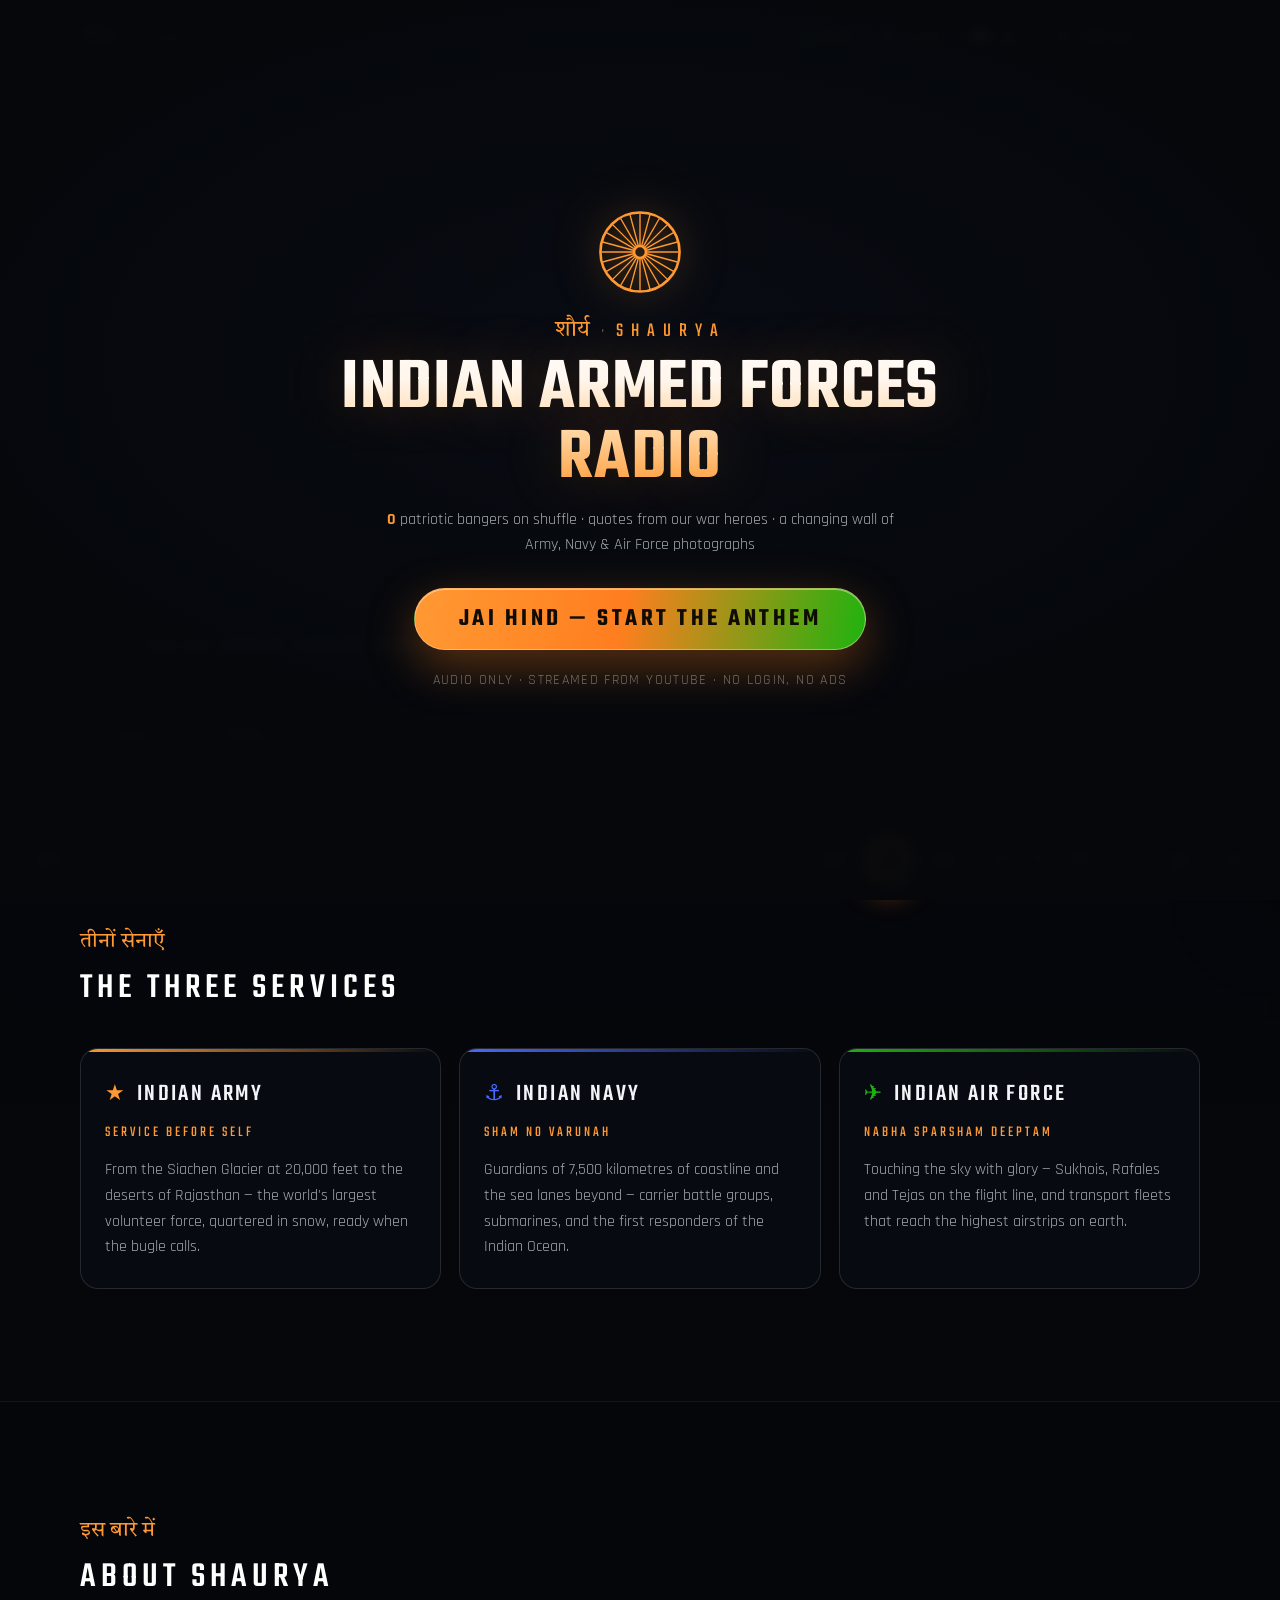
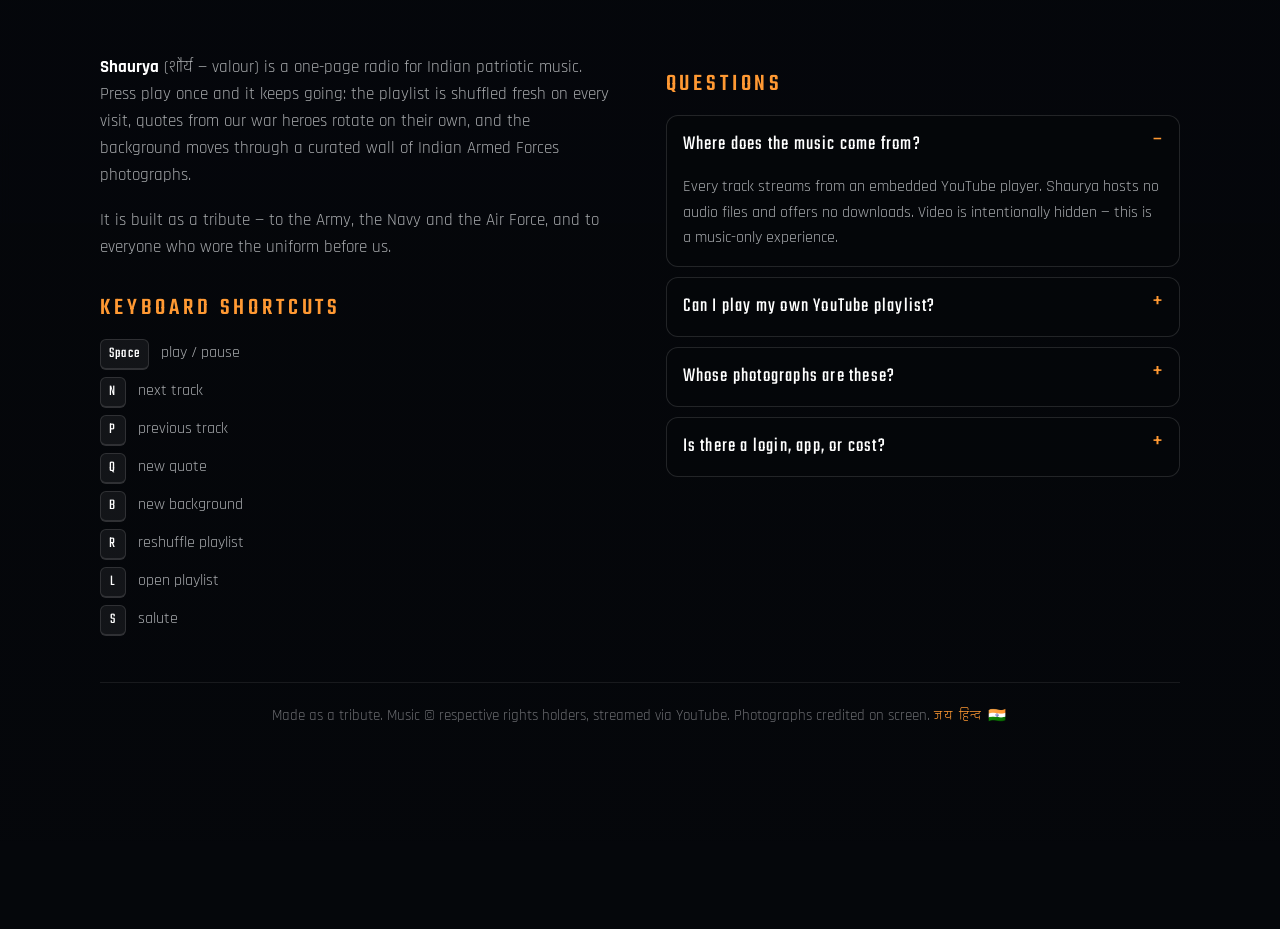
==== index.html @ 01c993ac "Add Shaurya, a static Indian Armed Forces patriotic radio A single page that shuffles 49 verified pa" ====
<!DOCTYPE html>
<html lang="en">
<head>
<meta charset="UTF-8" />
<meta name="viewport" content="width=device-width, initial-scale=1, viewport-fit=cover" />
<title>शौर्य Shaurya — Indian Armed Forces Radio | Patriotic Bangers</title>
<meta name="description" content="Shaurya is a non-stop shuffle of Indian patriotic and armed forces anthems, with rotating quotes from our war heroes and a changing wall of Indian Army, Navy and Air Force photographs." />
<meta name="theme-color" content="#07090d" />
<link rel="icon" href="data:image/svg+xml,%3Csvg xmlns='http://www.w3.org/2000/svg' viewBox='0 0 64 64'%3E%3Crect width='64' height='64' rx='12' fill='%2307090d'/%3E%3Crect x='10' y='14' width='44' height='10' fill='%23FF9933'/%3E%3Crect x='10' y='24' width='44' height='10' fill='%23f4f4f4'/%3E%3Crect x='10' y='34' width='44' height='10' fill='%23138808'/%3E%3Ccircle cx='32' cy='29' r='5.5' fill='none' stroke='%23000080' stroke-width='2'/%3E%3C/svg%3E" />

<!-- Social preview -->
<meta property="og:type" content="website" />
<meta property="og:title" content="शौर्य Shaurya — Indian Armed Forces Radio" />
<meta property="og:description" content="Non-stop patriotic bangers, quotes from our war heroes, and a changing wall of Indian Armed Forces photographs." />

<link rel="preconnect" href="https://fonts.googleapis.com" />
<link rel="preconnect" href="https://fonts.gstatic.com" crossorigin />
<link href="https://fonts.googleapis.com/css2?family=Teko:wght@400;500;600;700&family=Rajdhani:wght@400;500;600;700&family=Tiro+Devanagari+Hindi:ital@0;1&display=swap" rel="stylesheet" />
<link rel="preconnect" href="https://upload.wikimedia.org" crossorigin />

<link rel="stylesheet" href="assets/css/style.css" />
</head>
<body>

<!-- ============ Background slideshow ============ -->
<div class="bg-stage" id="bgStage" aria-hidden="true">
  <div class="bg-layer is-active" data-layer="a"></div>
  <div class="bg-layer" data-layer="b"></div>
</div>
<div class="bg-wash" aria-hidden="true"></div>

<!-- ============ Start gate (browsers block autoplay with sound) ============ -->
<div class="gate" id="gate">
  <div class="gate-inner">
    <div class="gate-chakra" aria-hidden="true">
      <svg viewBox="0 0 100 100" class="chakra-svg"><g id="chakraG"></g></svg>
    </div>
    <p class="gate-kicker"><span class="hi">शौर्य</span><span class="dot">·</span><span class="en">Shaurya</span></p>
    <h1 class="gate-title">Indian Armed Forces Radio</h1>
    <p class="gate-sub">
      <span id="gateCount">50</span> patriotic bangers on shuffle · quotes from our war heroes ·
      a changing wall of Army, Navy &amp; Air Force photographs
    </p>
    <button class="gate-btn" id="gateBtn" type="button">
      <span class="gate-btn-glow" aria-hidden="true"></span>
      <span class="gate-btn-text">Jai Hind — Start the Anthem</span>
    </button>
    <p class="gate-note">Audio only · streamed from YouTube · no login, no ads</p>
  </div>
</div>

<!-- ============ Top bar ============ -->
<header class="topbar" id="topbar">
  <a class="brand" href="#top">
    <span class="brand-chakra" aria-hidden="true">
      <svg viewBox="0 0 100 100" class="chakra-svg"><g id="chakraG2"></g></svg>
    </span>
    <span class="brand-text">
      <strong>शौर्य</strong><em>SHAURYA</em>
    </span>
  </a>

  <div class="ticker" role="status" aria-live="off">
    <span class="ticker-dot" aria-hidden="true"></span>
    <span class="ticker-val" id="sessionTime">00:00</span>
    <span class="ticker-sep" aria-hidden="true">/</span>
    <span class="ticker-label">IST</span>
    <span class="ticker-val" id="istClock">--:--</span>
  </div>

  <nav class="topnav">
    <button class="nav-btn nav-icon" id="salutBtn" type="button" title="Salute (S)" aria-label="Salute">
      <span class="nav-ico" aria-hidden="true">🇮🇳</span>
      <span class="nav-count" id="salutCount">0</span>
    </button>
    <button class="nav-btn" id="listBtn" type="button" title="Playlist (L)" aria-expanded="false" aria-controls="drawer">
      <span class="nav-ico" aria-hidden="true">☰</span>
      <span class="nav-txt">Playlist</span>
    </button>
    <a class="nav-btn nav-quiet" href="#about"><span class="nav-txt">About</span></a>
  </nav>
</header>

<!-- ============ Hero ============ -->
<main id="top">
  <section class="hero">
    <div class="hero-inner">
      <p class="hero-kicker">
        <span class="hk-rule" aria-hidden="true"></span>
        Indian Armed Forces Radio
      </p>

      <!-- Rotating quote: the one focal element over the photograph -->
      <figure class="quote" id="quoteBox">
        <blockquote class="quote-text" id="quoteText"></blockquote>
        <figcaption class="quote-author" id="quoteAuthor"></figcaption>
        <div class="quote-bar" id="quoteBar"><span></span></div>
      </figure>

      <div class="hero-actions">
        <button class="ghost-btn" id="newQuoteBtn" type="button" title="New quote (Q)">
          <span aria-hidden="true">⟳</span> Quote
        </button>
        <button class="ghost-btn" id="newBgBtn" type="button" title="New background (B)">
          <span aria-hidden="true">⤭</span> Photo
        </button>
        <button class="ghost-btn ghost-quiet" id="shuffleBtn" type="button" title="Reshuffle playlist (R)">
          <span aria-hidden="true">⇄</span> Reshuffle
        </button>
      </div>
    </div>
  </section>

  <!-- ============ Services tribute ============ -->
  <section class="services" id="services">
    <h2 class="sec-title"><span>तीनों सेनाएँ</span> The Three Services</h2>
    <div class="svc-grid">
      <article class="svc svc-army">
        <div class="svc-top">
          <span class="svc-ico" aria-hidden="true">★</span>
          <h3>Indian Army</h3>
        </div>
        <p class="svc-motto">Service Before Self</p>
        <p class="svc-copy">
          From the Siachen Glacier at 20,000 feet to the deserts of Rajasthan — the world's
          largest volunteer force, quartered in snow, ready when the bugle calls.
        </p>
      </article>
      <article class="svc svc-navy">
        <div class="svc-top">
          <span class="svc-ico" aria-hidden="true">⚓</span>
          <h3>Indian Navy</h3>
        </div>
        <p class="svc-motto">Sham No Varunah</p>
        <p class="svc-copy">
          Guardians of 7,500 kilometres of coastline and the sea lanes beyond — carrier
          battle groups, submarines, and the first responders of the Indian Ocean.
        </p>
      </article>
      <article class="svc svc-air">
        <div class="svc-top">
          <span class="svc-ico" aria-hidden="true">✈</span>
          <h3>Indian Air Force</h3>
        </div>
        <p class="svc-motto">Nabha Sparsham Deeptam</p>
        <p class="svc-copy">
          Touching the sky with glory — Sukhois, Rafales and Tejas on the flight line,
          and transport fleets that reach the highest airstrips on earth.
        </p>
      </article>
    </div>
  </section>

  <!-- ============ About / FAQ ============ -->
  <section class="about" id="about">
    <h2 class="sec-title"><span>इस बारे में</span> About Shaurya</h2>
    <div class="about-grid">
      <div class="about-col">
        <p>
          <strong>Shaurya</strong> (शौर्य — valour) is a one-page radio for Indian patriotic
          music. Press play once and it keeps going: the playlist is shuffled fresh on every
          visit, quotes from our war heroes rotate on their own, and the background moves
          through a curated wall of Indian Armed Forces photographs.
        </p>
        <p>
          It is built as a tribute — to the Army, the Navy and the Air Force, and to everyone
          who wore the uniform before us.
        </p>
        <h3>Keyboard shortcuts</h3>
        <ul class="keys">
          <li><kbd>Space</kbd> play / pause</li>
          <li><kbd>N</kbd> next track</li>
          <li><kbd>P</kbd> previous track</li>
          <li><kbd>Q</kbd> new quote</li>
          <li><kbd>B</kbd> new background</li>
          <li><kbd>R</kbd> reshuffle playlist</li>
          <li><kbd>L</kbd> open playlist</li>
          <li><kbd>S</kbd> salute</li>
        </ul>
      </div>
      <div class="about-col">
        <h3>Questions</h3>
        <details open>
          <summary>Where does the music come from?</summary>
          <p>
            Every track streams from an embedded YouTube player. Shaurya hosts no audio
            files and offers no downloads. Video is intentionally hidden — this is a
            music-only experience.
          </p>
        </details>
        <details>
          <summary>Can I play my own YouTube playlist?</summary>
          <p>
            Yes. Add <code>?list=YOUR_PLAYLIST_ID</code> to the URL and Shaurya will shuffle
            that playlist instead of the built-in one. The playlist must be public or
            unlisted.
          </p>
        </details>
        <details>
          <summary>Whose photographs are these?</summary>
          <p>
            All background photographs are freely licensed images of the Indian Armed Forces
            from Wikimedia Commons (public domain, Creative Commons, or the Government Open
            Data Licence – India). The credit for the photo on screen is shown in the bottom
            corner.
          </p>
        </details>
        <details>
          <summary>Is there a login, app, or cost?</summary>
          <p>No. No account, no ads, no paywall — just a page that plays music.</p>
        </details>
      </div>
    </div>
    <p class="colophon">
      Made as a tribute. Music © respective rights holders, streamed via YouTube.
      Photographs credited on screen. <span class="jh">जय हिन्द 🇮🇳</span>
    </p>
  </section>
</main>

<!-- ============ Photo credit ============ -->
<div class="photo-credit" id="photoCredit">
  <span class="pc-label">PHOTO</span>
  <span class="pc-text" id="photoCreditText"></span>
  <button class="pc-next" id="photoNext" type="button" aria-label="Next photo" title="Next photo (B)">⤭</button>
</div>

<!-- ============ Playlist drawer ============ -->
<aside class="drawer" id="drawer" aria-hidden="true" aria-label="Playlist">
  <div class="drawer-head">
    <h2>
      <span class="dh-hi">प्लेलिस्ट</span>
      <span class="dh-en">Playlist <em id="drawerCount"></em></span>
    </h2>
    <button class="drawer-close" id="drawerClose" type="button" aria-label="Close playlist">✕</button>
  </div>
  <p class="drawer-note" id="drawerNote"></p>
  <ol class="tracklist" id="tracklist"></ol>
  <div class="drawer-foot">
    <button class="ghost-btn" id="drawerShuffle" type="button">⇄ Reshuffle</button>
    <a class="ghost-btn" id="ytLink" href="#" target="_blank" rel="noopener">Open current on YouTube ↗</a>
  </div>
</aside>
<div class="drawer-scrim" id="drawerScrim"></div>

<!-- ============ Player bar ============ -->
<div class="player" id="player">
  <div class="player-progress" id="progressWrap" role="slider" tabindex="0"
       aria-label="Seek" aria-valuemin="0" aria-valuemax="100" aria-valuenow="0">
    <div class="pp-fill" id="progressFill"></div>
    <div class="pp-knob" id="progressKnob"></div>
  </div>

  <div class="player-body">
    <div class="pl-disc" id="plDisc" aria-hidden="true">
      <svg viewBox="0 0 100 100" class="chakra-svg"><g id="chakraG3"></g></svg>
    </div>

    <div class="pl-meta">
      <div class="pl-now">
        <span class="pl-eq" id="plEq" aria-hidden="true"><i></i><i></i><i></i><i></i></span>
        <span class="pl-live" id="plState">READY</span>
      </div>
      <div class="pl-title" id="plTitle">—</div>
      <div class="pl-credit" id="plCredit"></div>
    </div>

    <div class="pl-controls">
      <button class="pc-btn" id="prevBtn" type="button" aria-label="Previous track" title="Previous (P)">
        <svg viewBox="0 0 24 24" aria-hidden="true"><path d="M7 5v14M20 5.5v13L9.5 12z"/></svg>
      </button>
      <button class="pc-btn pc-play" id="playBtn" type="button" aria-label="Play" title="Play / pause (Space)">
        <svg class="ic-play" viewBox="0 0 24 24" aria-hidden="true"><path d="M7 4.5v15L20 12z"/></svg>
        <svg class="ic-pause" viewBox="0 0 24 24" aria-hidden="true"><path d="M7 5h4v14H7zM13 5h4v14h-4z"/></svg>
      </button>
      <button class="pc-btn" id="nextBtn" type="button" aria-label="Next track" title="Next (N)">
        <svg viewBox="0 0 24 24" aria-hidden="true"><path d="M17 5v14M4 5.5v13L14.5 12z"/></svg>
      </button>
    </div>

    <div class="pl-right">
      <span class="pl-time"><span id="tCur">0:00</span> / <span id="tDur">0:00</span></span>
      <div class="pl-vol">
        <button class="pc-btn pc-small" id="muteBtn" type="button" aria-label="Mute">
          <svg class="ic-vol" viewBox="0 0 24 24" aria-hidden="true"><path d="M4 9h4l5-4v14l-5-4H4zM17 8.5a5 5 0 0 1 0 7"/></svg>
          <svg class="ic-mute" viewBox="0 0 24 24" aria-hidden="true"><path d="M4 9h4l5-4v14l-5-4H4zM17 9l5 6M22 9l-5 6"/></svg>
        </button>
        <input class="vol-range" id="volRange" type="range" min="0" max="100" value="80" aria-label="Volume" />
      </div>
      <button class="pc-btn pc-small" id="listBtn2" type="button" aria-label="Playlist" title="Playlist (L)">
        <svg viewBox="0 0 24 24" aria-hidden="true"><path d="M4 7h16M4 12h16M4 17h10"/></svg>
      </button>
    </div>
  </div>
</div>

<!-- Hidden audio source: YouTube iframe, deliberately off-screen (music only) -->
<div class="yt-hide" aria-hidden="true"><div id="ytFrame"></div></div>

<div class="toast" id="toast" role="status" aria-live="polite"></div>

<script src="assets/data/quotes.js"></script>
<script src="assets/data/tracks.js"></script>
<script src="assets/data/backgrounds.js"></script>
<script src="assets/js/app.js"></script>
</body>
</html>
---- assets/css/style.css ----
/* =========================================================
   शौर्य Shaurya — Indian Armed Forces Radio
   ========================================================= */

:root {
  --saffron: #ff9933;
  --saffron-hot: #ffb257;
  --green: #138808;
  --green-lit: #1fb30f;
  --chakra: #1a3cc7;
  --chakra-lit: #4a6bff;

  --ink: #05070b;
  --ink-2: #0a0e16;
  --steel: #10161f;
  --line: rgba(255, 255, 255, 0.12);
  --line-hot: rgba(255, 153, 51, 0.38);

  --text: #f2f4f8;
  --text-dim: rgba(242, 244, 248, 0.68);
  --text-faint: rgba(242, 244, 248, 0.42);

  --glass: rgba(10, 14, 22, 0.62);
  --glass-hi: rgba(18, 24, 36, 0.78);

  --player-h: 88px;
  --progress-h: 5px;
  --font-disp: "Teko", "Rajdhani", system-ui, sans-serif;
  --font-body: "Rajdhani", system-ui, -apple-system, sans-serif;
  --font-hi: "Tiro Devanagari Hindi", "Noto Sans Devanagari", serif;
}

* { box-sizing: border-box; }

html { scroll-behavior: smooth; }

body {
  margin: 0;
  background: var(--ink);
  color: var(--text);
  font-family: var(--font-body);
  font-size: 17px;
  line-height: 1.6;
  overflow-x: hidden;
  padding-bottom: var(--player-h);
  -webkit-font-smoothing: antialiased;
}

body.gate-open { overflow: hidden; }

/* ============ Background slideshow ============ */
.bg-stage { position: fixed; inset: 0; z-index: -3; background: var(--ink); }

.bg-layer {
  position: absolute;
  inset: 0;
  background-position: center 42%;
  background-size: cover;
  background-repeat: no-repeat;
  opacity: 0;
  transition: opacity 1800ms ease-in-out;
  will-change: opacity, transform;
  /* Lift contrast a little so compressed photos still look crisp */
  filter: saturate(1.06) contrast(1.05);
}
.bg-layer.is-active { opacity: 1; animation: kenburns 46s ease-out forwards; }

/* Gentle drift — small enough that subjects stay in frame */
@keyframes kenburns {
  from { transform: scale(1.02) translate3d(0, 0, 0); }
  to   { transform: scale(1.09) translate3d(-0.8%, -1%, 0); }
}

/* Legibility exactly where the UI sits — a slim band under the header, a
   stronger wedge at the bottom-left behind the quote and player. The upper
   right of the photograph is left almost untouched. */
.bg-wash {
  position: fixed; inset: 0; z-index: -2; pointer-events: none;
  background:
    linear-gradient(180deg,
      rgba(5, 7, 11, 0.62) 0%,
      rgba(5, 7, 11, 0.18) 11%,
      rgba(5, 7, 11, 0) 26%),
    linear-gradient(0deg,
      rgba(5, 7, 11, 0.92) 0%,
      rgba(5, 7, 11, 0.72) 14%,
      rgba(5, 7, 11, 0.34) 34%,
      rgba(5, 7, 11, 0) 58%),
    linear-gradient(74deg,
      rgba(5, 7, 11, 0.7) 0%,
      rgba(5, 7, 11, 0.34) 32%,
      rgba(5, 7, 11, 0) 62%),
    radial-gradient(130% 100% at 62% 40%, rgba(5, 7, 11, 0) 42%, rgba(5, 7, 11, 0.42) 100%);
}

/* ============ Chakra spinner ============ */
.chakra-svg { width: 100%; height: 100%; display: block; }
.chakra-svg circle,
.chakra-svg line { stroke: currentColor; fill: none; }

/* ============ Start gate ============ */
.gate {
  position: fixed; inset: 0; z-index: 90;
  display: grid; place-items: center;
  padding: 28px;
  background:
    radial-gradient(90% 70% at 50% 40%, rgba(10, 14, 22, 0.72) 0%, rgba(5, 7, 11, 0.95) 70%),
    rgba(5, 7, 11, 0.6);
  backdrop-filter: blur(6px) saturate(115%);
  text-align: center;
  transition: opacity 620ms ease, visibility 620ms;
}
.gate.is-gone { opacity: 0; visibility: hidden; pointer-events: none; }

.gate-inner { max-width: 640px; animation: riseIn 900ms cubic-bezier(.2,.8,.2,1) both; }

@keyframes riseIn {
  from { opacity: 0; transform: translateY(26px); }
  to   { opacity: 1; transform: none; }
}

.gate-chakra {
  width: 86px; height: 86px; margin: 0 auto 18px;
  color: var(--saffron);
  animation: spin 14s linear infinite;
  filter: drop-shadow(0 0 22px rgba(255, 153, 51, 0.5));
}
@keyframes spin { to { transform: rotate(360deg); } }

.gate-kicker {
  margin: 0 0 6px;
  display: flex; align-items: baseline; justify-content: center; gap: 11px;
  color: var(--saffron);
}
/* Devanagari must never be letter-spaced — it breaks conjunct glyphs */
.gate-kicker .hi { font-family: var(--font-hi); font-size: 22px; letter-spacing: normal; }
.gate-kicker .dot { opacity: 0.6; }
.gate-kicker .en {
  font-family: var(--font-disp); font-size: 20px;
  letter-spacing: 0.4em; text-transform: uppercase;
}

.gate-title {
  margin: 0 0 14px;
  font-family: var(--font-disp);
  font-size: clamp(38px, 8vw, 74px);
  font-weight: 600; line-height: 0.95; letter-spacing: 0.01em;
  text-transform: uppercase;
  background: linear-gradient(180deg, #fff 18%, #ffd9a8 58%, var(--saffron) 100%);
  -webkit-background-clip: text; background-clip: text;
  -webkit-text-fill-color: transparent;
  text-shadow: 0 0 60px rgba(255, 153, 51, 0.24);
}

.gate-sub {
  margin: 0 auto 30px; max-width: 520px;
  color: var(--text-dim); font-size: 16px; line-height: 1.55;
}
.gate-sub #gateCount { color: var(--saffron); font-weight: 700; }

.gate-btn {
  position: relative; overflow: hidden;
  display: inline-flex; align-items: center; justify-content: center;
  min-height: 62px; padding: 0 44px;
  border: 1px solid rgba(255, 210, 160, 0.5); border-radius: 999px;
  background: linear-gradient(100deg, var(--saffron) 0%, #ff7e1f 46%, var(--green-lit) 100%);
  color: #100c04;
  font-family: var(--font-disp); font-size: 25px; font-weight: 600;
  letter-spacing: 0.14em; text-transform: uppercase;
  cursor: pointer;
  box-shadow: 0 16px 48px rgba(255, 130, 30, 0.34), inset 0 1px 0 rgba(255,255,255,0.45);
  transition: transform 180ms ease, box-shadow 180ms ease, filter 180ms ease;
  animation: pulseGlow 2.9s ease-in-out infinite;
}
.gate-btn:hover { transform: translateY(-2px) scale(1.02); filter: saturate(1.1); }
.gate-btn:active { transform: translateY(0) scale(0.99); }
.gate-btn-text { position: relative; z-index: 2; }

.gate-btn-glow {
  position: absolute; top: 0; bottom: 0; width: 42%;
  left: -50%;
  background: linear-gradient(100deg, transparent, rgba(255,255,255,0.72), transparent);
  animation: sheen 3.4s ease-in-out infinite;
}
@keyframes sheen { 0% { left: -55%; } 55%, 100% { left: 125%; } }

@keyframes pulseGlow {
  0%, 100% { box-shadow: 0 16px 48px rgba(255,130,30,0.3), inset 0 1px 0 rgba(255,255,255,0.45); }
  50%      { box-shadow: 0 20px 68px rgba(255,150,50,0.55), inset 0 1px 0 rgba(255,255,255,0.45); }
}

.gate-note { margin: 20px 0 0; font-size: 13.5px; letter-spacing: 0.1em; color: var(--text-faint); text-transform: uppercase; }

/* ============ Top bar ============ */
.topbar {
  position: fixed; top: 0; left: 0; right: 0; z-index: 60;
  display: flex; align-items: center; gap: 16px;
  padding: 16px clamp(16px, 6vw, 44px);
}

.brand { display: flex; align-items: center; gap: 11px; text-decoration: none; color: var(--text); }
.brand-chakra {
  width: 26px; height: 26px; color: var(--saffron); flex: none;
  animation: spin 24s linear infinite;
  filter: drop-shadow(0 2px 10px rgba(0,0,0,0.7));
}
.brand-text { display: flex; align-items: baseline; gap: 9px; }
.brand-text strong {
  font-family: var(--font-hi); font-size: 20px; font-weight: 400; color: #fff;
  text-shadow: 0 2px 12px rgba(0,0,0,0.8);
}
.brand-text em {
  font-family: var(--font-disp); font-style: normal; font-size: 18px;
  letter-spacing: 0.3em; color: var(--saffron); text-transform: uppercase;
  text-shadow: 0 2px 12px rgba(0,0,0,0.8);
}

.ticker {
  margin-left: auto; display: flex; align-items: center; gap: 8px;
  font-family: var(--font-disp); font-size: 15px; letter-spacing: 0.16em;
  color: rgba(242,244,248,0.6); white-space: nowrap;
  text-shadow: 0 2px 12px rgba(0,0,0,0.8);
}
.ticker-dot {
  width: 7px; height: 7px; border-radius: 50%; background: var(--green-lit);
  box-shadow: 0 0 10px var(--green-lit); animation: blip 1.9s ease-in-out infinite;
}
@keyframes blip { 0%,100% { opacity: 1; } 50% { opacity: 0.25; } }
.ticker-val { color: var(--saffron); font-variant-numeric: tabular-nums; }
.ticker-sep { color: var(--text-faint); }

.topnav { display: flex; align-items: center; gap: 8px; }

.nav-btn {
  display: inline-flex; align-items: center; gap: 7px;
  padding: 8px 15px; min-height: 40px;
  border: 1px solid rgba(255,255,255,0.14); border-radius: 999px;
  background: rgba(5,7,11,0.42); backdrop-filter: blur(10px);
  color: rgba(242,244,248,0.9);
  font-family: var(--font-disp); font-size: 16px; letter-spacing: 0.14em;
  text-transform: uppercase; text-decoration: none; cursor: pointer;
  transition: border-color 160ms ease, background 160ms ease, transform 160ms ease, color 160ms;
}
.nav-btn:hover {
  border-color: var(--line-hot); color: var(--saffron-hot);
  background: rgba(10,14,22,0.7); transform: translateY(-1px);
}
.nav-icon { padding: 8px 12px; }
.nav-quiet { background: none; border-color: transparent; color: var(--text-faint); }
.nav-quiet:hover { background: rgba(10,14,22,0.6); border-color: rgba(255,255,255,0.14); }
.nav-ico { font-size: 15px; line-height: 1; }
.nav-count {
  min-width: 20px; padding: 0 5px; border-radius: 999px;
  background: rgba(255,153,51,0.22); color: var(--saffron);
  font-size: 13px; text-align: center;
}
.nav-btn.is-pop { animation: pop 420ms cubic-bezier(.2,1.6,.3,1); }
@keyframes pop { 40% { transform: scale(1.12); } 100% { transform: none; } }

/* ============ Hero ============ */
main { position: relative; z-index: 2; }

/* Photo-first hero: content sits low-left so the photograph stays the subject */
.hero {
  min-height: calc(100svh - var(--player-h));
  display: flex; align-items: flex-end;
  padding: 120px clamp(20px, 6vw, 76px) clamp(36px, 6vh, 76px);
}
.hero-inner { width: min(760px, 100%); }

.hero-kicker {
  display: flex; align-items: center; gap: 14px;
  margin: 0 0 22px;
  font-family: var(--font-disp); font-size: 17px;
  letter-spacing: 0.34em; text-transform: uppercase;
  color: rgba(242,244,248,0.82);
  text-shadow: 0 2px 14px rgba(0,0,0,0.8);
  animation: riseIn 800ms 80ms both;
}
.hk-rule {
  width: 52px; height: 2px; flex: none; border-radius: 2px;
  background: linear-gradient(90deg, var(--saffron), var(--green-lit));
}

/* ---- Quote: bare type, no card. The scrim below keeps it readable. ---- */
.quote {
  position: relative;
  margin: 0; padding: 0 0 0 22px;
  border-left: 2px solid rgba(255,255,255,0.22);
  animation: riseIn 900ms 200ms both;
}
.quote::before {
  content: ""; position: absolute; left: -2px; top: 0; width: 2px; height: 42%;
  background: linear-gradient(180deg, var(--saffron), transparent);
}

.quote-text {
  margin: 0 0 16px;
  font-family: var(--font-body); font-weight: 600;
  font-size: clamp(23px, 3.4vw, 42px); line-height: 1.26;
  letter-spacing: -0.005em;
  color: #fff; text-wrap: balance;
  text-shadow: 0 2px 26px rgba(0,0,0,0.78), 0 1px 4px rgba(0,0,0,0.6);
  transition: opacity 500ms ease, transform 500ms ease;
}
.quote-author {
  font-family: var(--font-disp); font-size: clamp(15px, 1.5vw, 18px);
  letter-spacing: 0.2em; text-transform: uppercase;
  color: var(--saffron-hot);
  text-shadow: 0 2px 16px rgba(0,0,0,0.85);
  transition: opacity 500ms ease, transform 500ms ease;
}
.quote.is-fading .quote-text,
.quote.is-fading .quote-author { opacity: 0; transform: translateY(-8px); }

/* Thin rotation indicator, tucked under the quote */
.quote-bar {
  margin-top: 20px; width: 128px; height: 2px;
  background: rgba(255,255,255,0.18); border-radius: 2px; overflow: hidden;
}
.quote-bar span {
  display: block; height: 100%; width: 0%;
  background: linear-gradient(90deg, var(--saffron), var(--green-lit));
}

.hero-actions {
  display: flex; flex-wrap: wrap; gap: 8px; margin-top: 30px;
  animation: riseIn 900ms 340ms both;
}

.ghost-btn {
  display: inline-flex; align-items: center; gap: 8px;
  padding: 9px 17px; min-height: 42px;
  border: 1px solid rgba(255,255,255,0.16); border-radius: 999px;
  background: rgba(5,7,11,0.42); backdrop-filter: blur(10px);
  color: rgba(242,244,248,0.9);
  font-family: var(--font-disp); font-size: 16px; letter-spacing: 0.14em;
  text-transform: uppercase; text-decoration: none; cursor: pointer;
  transition: border-color 160ms, background 160ms, transform 160ms, color 160ms;
}
.ghost-btn:hover {
  border-color: var(--line-hot); color: var(--saffron-hot);
  background: rgba(10,14,22,0.7); transform: translateY(-1px);
}
.ghost-quiet { color: var(--text-faint); }
.ghost-quiet:hover { color: var(--saffron-hot); }

/* ============ Sections ============ */
/* Left-aligned to match the hero's composition */
.sec-title {
  width: min(1120px, 100%); margin: 0 auto 30px;
  font-family: var(--font-disp); font-weight: 500;
  font-size: clamp(26px, 3.4vw, 36px);
  letter-spacing: 0.14em; text-transform: uppercase; color: #fff;
}
.sec-title span {
  display: block; font-family: var(--font-hi); font-size: 0.58em;
  letter-spacing: normal; color: var(--saffron); text-transform: none; margin-bottom: 2px;
}

.services, .about {
  padding: clamp(60px, 9vw, 112px) clamp(18px, 5vw, 40px);
  background: linear-gradient(180deg, rgba(5,7,11,0.88) 0%, rgba(5,7,11,0.96) 100%);
  backdrop-filter: blur(6px);
  border-top: 1px solid rgba(255,255,255,0.06);
}

.svc-grid {
  display: grid; gap: 18px; width: min(1120px, 100%); margin: 0 auto;
  grid-template-columns: repeat(auto-fit, minmax(280px, 1fr));
}
.svc {
  position: relative; overflow: hidden;
  padding: 26px 24px 28px;
  border: 1px solid var(--line); border-radius: 18px;
  background: var(--glass); backdrop-filter: blur(10px);
  transition: transform 220ms ease, border-color 220ms ease, box-shadow 220ms ease;
}
.svc:hover { transform: translateY(-5px); border-color: var(--line-hot); box-shadow: 0 22px 56px rgba(0,0,0,0.5); }
.svc::before { content: ""; position: absolute; inset: 0 0 auto 0; height: 3px; }
.svc-army::before { background: linear-gradient(90deg, var(--saffron), transparent); }
.svc-navy::before { background: linear-gradient(90deg, var(--chakra-lit), transparent); }
.svc-air::before  { background: linear-gradient(90deg, var(--green-lit), transparent); }

.svc-top { display: flex; align-items: center; gap: 12px; margin-bottom: 8px; }
.svc-ico { font-size: 22px; }
.svc-army .svc-ico { color: var(--saffron); }
.svc-navy .svc-ico { color: var(--chakra-lit); }
.svc-air .svc-ico  { color: var(--green-lit); }
.svc h3 {
  margin: 0; font-family: var(--font-disp); font-weight: 500;
  font-size: 24px; letter-spacing: 0.1em; text-transform: uppercase;
}
.svc-motto {
  margin: 0 0 12px; font-family: var(--font-disp);
  font-size: 15px; letter-spacing: 0.2em; text-transform: uppercase; color: var(--saffron);
}
.svc-copy { margin: 0; color: var(--text-dim); font-size: 16px; }

/* ---- About ---- */
.about-grid {
  display: grid; gap: clamp(24px, 4vw, 52px);
  width: min(1080px, 100%); margin: 0 auto;
  grid-template-columns: repeat(auto-fit, minmax(300px, 1fr));
}
.about-col p { color: var(--text-dim); }
.about-col strong { color: #fff; }
.about-col h3 {
  margin: 28px 0 12px; font-family: var(--font-disp); font-weight: 500;
  font-size: 24px; letter-spacing: 0.16em; text-transform: uppercase; color: var(--saffron);
}
.keys { list-style: none; margin: 0; padding: 0; display: grid; gap: 7px; }
.keys li { color: var(--text-dim); font-size: 16px; }
kbd {
  display: inline-block; min-width: 26px; margin-right: 8px; padding: 2px 8px;
  border: 1px solid var(--line); border-bottom-width: 2px; border-radius: 6px;
  background: rgba(255,255,255,0.06); color: #fff;
  font-family: var(--font-disp); font-size: 15px; letter-spacing: 0.08em; text-align: center;
}

details {
  border: 1px solid var(--line); border-radius: 12px;
  background: rgba(5,7,11,0.44); margin-bottom: 10px;
}
summary {
  padding: 13px 16px; cursor: pointer; list-style: none;
  font-family: var(--font-disp); font-size: 20px; letter-spacing: 0.06em; color: #fff;
}
summary::-webkit-details-marker { display: none; }
summary::after { content: "+"; float: right; color: var(--saffron); font-size: 22px; line-height: 1; }
details[open] summary::after { content: "–"; }
details p { margin: 0; padding: 0 16px 15px; font-size: 16px; }
details code {
  padding: 2px 7px; border-radius: 5px;
  background: rgba(255,153,51,0.14); color: var(--saffron-hot);
  font-size: 14.5px;
}

.colophon {
  width: min(1080px, 100%); margin: 46px auto 0; padding-top: 22px;
  border-top: 1px solid rgba(255,255,255,0.08);
  text-align: center; font-size: 14.5px; color: var(--text-faint);
}
.jh { color: var(--saffron); letter-spacing: 0.1em; }

/* ============ Photo credit ============ */
/* Bottom-right so it never collides with the quote and its buttons */
.photo-credit {
  position: fixed; right: 16px; bottom: calc(var(--player-h) + 14px); z-index: 40;
  display: flex; align-items: center; gap: 10px;
  max-width: min(46vw, 480px);
  padding: 8px 8px 8px 14px;
  border: 1px solid rgba(255,255,255,0.14); border-radius: 999px;
  background: rgba(5,7,11,0.66); backdrop-filter: blur(12px) saturate(120%);
  box-shadow: 0 10px 30px rgba(0,0,0,0.45);
  font-size: 12.5px; color: rgba(242,244,248,0.72);
  opacity: 0; transform: translateY(8px);
  transition: opacity 600ms ease, transform 600ms ease;
}
.photo-credit.is-on { opacity: 1; transform: none; }
.pc-label {
  font-family: var(--font-disp); font-size: 12px; letter-spacing: 0.22em;
  color: var(--saffron); flex: none;
}
.pc-text { white-space: nowrap; overflow: hidden; text-overflow: ellipsis; }
.pc-next {
  flex: none; width: 28px; height: 28px; display: grid; place-items: center;
  border: 1px solid rgba(255,255,255,0.14); border-radius: 50%;
  background: rgba(255,255,255,0.06); color: var(--text-dim);
  font-size: 13px; cursor: pointer;
  transition: color 150ms, border-color 150ms, transform 150ms;
}
.pc-next:hover { color: var(--saffron); border-color: var(--line-hot); transform: rotate(90deg); }

/* ============ Playlist drawer ============ */
.drawer {
  position: fixed; top: 0; right: 0; bottom: 0; z-index: 80;
  width: min(430px, 100%);
  display: flex; flex-direction: column;
  background: linear-gradient(180deg, rgba(8,11,17,0.97), rgba(5,7,11,0.98));
  border-left: 1px solid var(--line);
  backdrop-filter: blur(16px);
  transform: translateX(104%);
  transition: transform 420ms cubic-bezier(.2,.8,.2,1);
  box-shadow: -30px 0 80px rgba(0,0,0,0.6);
}
.drawer.is-open { transform: none; }
.drawer::before {
  content: ""; position: absolute; top: 0; left: 0; bottom: 0; width: 3px;
  background: linear-gradient(180deg, var(--saffron), #fff, var(--green));
}

.drawer-head {
  display: flex; align-items: flex-start; gap: 12px;
  padding: 20px 20px 14px; border-bottom: 1px solid var(--line);
}
.drawer-head h2 { margin: 0; }
.dh-hi { display: block; font-family: var(--font-hi); font-size: 15px; color: var(--saffron); }
.dh-en {
  display: block; font-family: var(--font-disp); font-size: 27px; font-weight: 500;
  letter-spacing: 0.16em; text-transform: uppercase; color: #fff;
}
.dh-en em { font-style: normal; font-size: 0.66em; color: var(--text-faint); letter-spacing: 0.1em; }

.drawer-close {
  margin-left: auto; width: 38px; height: 38px; flex: none;
  border: 1px solid var(--line); border-radius: 10px;
  background: rgba(255,255,255,0.05); color: var(--text);
  font-size: 15px; cursor: pointer; transition: border-color 160ms, color 160ms;
}
.drawer-close:hover { border-color: var(--line-hot); color: var(--saffron); }

.drawer-note { margin: 12px 20px 0; font-size: 13.5px; color: var(--text-faint); }

.tracklist {
  flex: 1; overflow-y: auto; overscroll-behavior: contain;
  margin: 8px 0; padding: 0 10px 10px 12px; list-style: none;
  counter-reset: tl;
}
.tracklist li { counter-increment: tl; }

.tl-btn {
  position: relative; width: 100%; display: flex; align-items: center; gap: 12px;
  padding: 11px 12px; border: 1px solid transparent; border-radius: 12px;
  background: none; color: var(--text-dim); text-align: left; cursor: pointer;
  transition: background 150ms, color 150ms, border-color 150ms;
}
.tl-btn:hover { background: rgba(255,255,255,0.05); color: #fff; border-color: var(--line); }
.tl-btn::before {
  content: counter(tl, decimal-leading-zero);
  flex: none; width: 26px;
  font-family: var(--font-disp); font-size: 16px; letter-spacing: 0.06em;
  color: var(--text-faint);
}
.tl-main { min-width: 0; flex: 1; }
.tl-name {
  display: block; font-size: 16.5px; font-weight: 600; color: inherit;
  white-space: nowrap; overflow: hidden; text-overflow: ellipsis;
}
.tl-credit {
  display: block; font-size: 13px; color: var(--text-faint);
  white-space: nowrap; overflow: hidden; text-overflow: ellipsis;
}
.tl-dur { flex: none; font-family: var(--font-disp); font-size: 15px; color: var(--text-faint); font-variant-numeric: tabular-nums; }

.tl-btn.is-current { background: rgba(255,153,51,0.13); border-color: var(--line-hot); color: #fff; }
.tl-btn.is-current::before { color: var(--saffron); }
.tl-btn.is-current .tl-name { color: var(--saffron-hot); }
.tl-btn.is-dead { opacity: 0.4; }
.tl-btn.is-dead .tl-name { text-decoration: line-through; }

.drawer-foot {
  display: flex; gap: 9px; flex-wrap: wrap;
  padding: 13px 18px calc(13px + env(safe-area-inset-bottom));
  border-top: 1px solid var(--line);
}
.drawer-foot .ghost-btn { flex: 1; text-align: center; font-size: 15px; padding: 9px 12px; min-height: 40px; }

.drawer-scrim {
  position: fixed; inset: 0; z-index: 70;
  background: rgba(3,5,8,0.6); backdrop-filter: blur(2px);
  opacity: 0; visibility: hidden; transition: opacity 340ms, visibility 340ms;
}
.drawer-scrim.is-on { opacity: 1; visibility: visible; }

/* ============ Player ============ */
.player {
  position: fixed; left: 0; right: 0; bottom: 0; z-index: 65;
  background: linear-gradient(180deg, rgba(8,11,17,0.72) 0%, rgba(5,7,11,0.94) 100%);
  backdrop-filter: blur(22px) saturate(130%);
  border-top: 1px solid rgba(255,255,255,0.1);
  padding-bottom: env(safe-area-inset-bottom);
}

/* Fixed height: a hover-driven height change would shift the whole page */
.player-progress {
  position: relative; height: var(--progress-h); cursor: pointer;
  background: rgba(255,255,255,0.09);
  touch-action: none;
}
.player-progress:focus-visible { outline: 2px solid var(--saffron); outline-offset: -2px; }
.pp-fill {
  position: absolute; left: 0; top: 0; bottom: 0; width: 0%;
  background: linear-gradient(90deg, var(--saffron) 0%, #ffd7a3 55%, var(--green-lit) 100%);
  box-shadow: 0 0 14px rgba(255,153,51,0.6);
}
.pp-knob {
  position: absolute; top: 50%; left: 0; width: 12px; height: 12px; margin: -6px 0 0 -6px;
  border-radius: 50%; background: #fff; box-shadow: 0 0 10px rgba(255,153,51,0.9);
  opacity: 0; transition: opacity 160ms;
}
.player-progress:hover .pp-knob { opacity: 1; }

/* The player sizes itself naturally; app.js measures it and writes the real
   height into --player-h, so the page always reserves exactly the right space
   on any viewport, orientation or font size. */
.player-body {
  display: flex; align-items: center; gap: clamp(10px, 2vw, 20px);
  padding: 12px clamp(12px, 3vw, 26px);
}

.pl-disc {
  flex: none; width: 46px; height: 46px; color: var(--saffron);
  border: 1px solid var(--line-hot); border-radius: 50%; padding: 6px;
  background: radial-gradient(circle, rgba(255,153,51,0.16), transparent 70%);
}
.pl-disc.is-spinning { animation: spin 7s linear infinite; }

.pl-meta { min-width: 0; flex: 1; }
.pl-now { display: flex; align-items: center; gap: 9px; margin-bottom: 1px; }

.pl-eq { display: inline-flex; align-items: flex-end; gap: 2px; height: 12px; }
.pl-eq i { width: 3px; height: 4px; background: var(--saffron); border-radius: 1px; }
.pl-eq.is-on i { animation: eq 900ms ease-in-out infinite; }
.pl-eq.is-on i:nth-child(2) { animation-delay: 140ms; }
.pl-eq.is-on i:nth-child(3) { animation-delay: 280ms; }
.pl-eq.is-on i:nth-child(4) { animation-delay: 420ms; }
@keyframes eq { 0%,100% { height: 3px; } 50% { height: 12px; } }

.pl-live {
  font-family: var(--font-disp); font-size: 14px; letter-spacing: 0.24em;
  text-transform: uppercase; color: var(--text-faint);
}
.pl-title {
  font-size: 18px; font-weight: 700; color: #fff; line-height: 1.25;
  white-space: nowrap; overflow: hidden; text-overflow: ellipsis;
}
.pl-credit {
  font-size: 13.5px; color: var(--text-faint);
  white-space: nowrap; overflow: hidden; text-overflow: ellipsis;
}

.pl-controls { flex: none; display: flex; align-items: center; gap: 6px; }

.pc-btn {
  display: grid; place-items: center;
  width: 44px; height: 44px; flex: none;
  border: 1px solid var(--line); border-radius: 50%;
  background: rgba(255,255,255,0.05); color: var(--text);
  cursor: pointer; transition: border-color 150ms, background 150ms, color 150ms, transform 150ms;
}
.pc-btn:hover { border-color: var(--line-hot); color: var(--saffron); transform: translateY(-1px); }
.pc-btn svg { width: 21px; height: 21px; fill: none; stroke: currentColor; stroke-width: 1.9; stroke-linecap: round; stroke-linejoin: round; }
.pc-btn svg path[d^="M7 5v14"], .pc-btn svg path[d^="M17 5v14"] { stroke-width: 2.1; }

.pc-play {
  width: 56px; height: 56px;
  border-color: transparent;
  background: linear-gradient(120deg, var(--saffron), #ff7d1c 55%, var(--green-lit));
  color: #120d05;
  box-shadow: 0 8px 26px rgba(255,130,30,0.36);
}
.pc-play:hover { color: #120d05; transform: translateY(-2px) scale(1.04); }
.pc-play svg { width: 24px; height: 24px; fill: currentColor; stroke: none; }
.pc-play .ic-pause { display: none; }
.pc-play.is-playing .ic-play { display: none; }
.pc-play.is-playing .ic-pause { display: block; }

.pc-small { width: 38px; height: 38px; }
.pc-small svg { width: 18px; height: 18px; }

.pl-right { flex: none; display: flex; align-items: center; gap: 12px; }
.pl-time {
  font-family: var(--font-disp); font-size: 16px; letter-spacing: 0.06em;
  color: var(--text-dim); font-variant-numeric: tabular-nums; white-space: nowrap;
}

.pl-vol { display: flex; align-items: center; gap: 8px; }
.ic-mute { display: none; }
.pl-vol.is-muted .ic-vol { display: none; }
.pl-vol.is-muted .ic-mute { display: block; }

.vol-range {
  width: 92px; height: 4px; appearance: none; -webkit-appearance: none;
  border-radius: 999px; background: rgba(255,255,255,0.16); cursor: pointer;
}
.vol-range::-webkit-slider-thumb {
  -webkit-appearance: none; width: 13px; height: 13px; border-radius: 50%;
  background: var(--saffron); box-shadow: 0 0 9px rgba(255,153,51,0.8); border: none;
}
.vol-range::-moz-range-thumb {
  width: 13px; height: 13px; border: none; border-radius: 50%;
  background: var(--saffron); box-shadow: 0 0 9px rgba(255,153,51,0.8);
}

/* Hidden YouTube audio source */
.yt-hide {
  position: fixed; width: 1px; height: 1px; left: -9999px; top: auto; bottom: 0;
  overflow: hidden; opacity: 0; pointer-events: none;
}

/* ============ Toast ============ */
.toast {
  position: fixed; left: 50%; bottom: calc(var(--player-h) + 20px); z-index: 85;
  transform: translate(-50%, 14px);
  padding: 10px 20px; border-radius: 999px;
  border: 1px solid var(--line-hot); background: rgba(8,11,17,0.92);
  backdrop-filter: blur(10px);
  font-family: var(--font-disp); font-size: 17px; letter-spacing: 0.12em;
  text-transform: uppercase; color: var(--saffron);
  opacity: 0; visibility: hidden;
  transition: opacity 280ms, transform 280ms, visibility 280ms;
  pointer-events: none; max-width: 86vw; text-align: center;
}
.toast.is-on { opacity: 1; visibility: visible; transform: translate(-50%, 0); }

/* ============ Salute burst ============ */
.salute-fly {
  position: fixed; z-index: 95; pointer-events: none;
  font-size: 26px; animation: flyUp 1150ms ease-out forwards;
}
@keyframes flyUp {
  0%   { opacity: 1; transform: translate(-50%, 0) scale(0.7); }
  100% { opacity: 0; transform: translate(-50%, -130px) scale(1.5); }
}

/* ============ Responsive ============ */
@media (max-width: 1000px) {
  .ticker { display: none; }
}

@media (max-width: 860px) {
  .nav-txt { display: none; }
  .nav-btn { padding: 9px 13px; }
  .nav-quiet { display: none; }
  .nav-ico { font-size: 17px; }
}

/* ---- Phones ---- */
@media (max-width: 780px) {
  :root { --player-h: 112px; --progress-h: 6px; }

  body { font-size: 16px; }

  /* More scrim at the bottom: the phone viewport is mostly text + player */
  .bg-wash {
    background:
      linear-gradient(180deg, rgba(5,7,11,0.66) 0%, rgba(5,7,11,0.12) 16%, rgba(5,7,11,0) 34%),
      linear-gradient(0deg, rgba(5,7,11,0.95) 0%, rgba(5,7,11,0.8) 20%, rgba(5,7,11,0.42) 44%, rgba(5,7,11,0) 70%);
  }
  .bg-layer { background-position: center 40%; }

  .topbar { padding: 12px 16px; }
  .brand-chakra { width: 24px; height: 24px; }

  /* Bottom padding clears the photo-credit strip that sits above the player */
  .hero { padding: 92px 20px 52px; align-items: flex-end; }
  .hero-inner { width: 100%; }
  .hero-kicker { font-size: 14px; letter-spacing: 0.26em; margin-bottom: 16px; gap: 10px; }
  .hk-rule { width: 34px; }

  .quote { padding-left: 16px; }
  .quote-text { font-size: clamp(21px, 6.4vw, 30px); line-height: 1.3; margin-bottom: 12px; }
  .quote-author { font-size: 14px; letter-spacing: 0.16em; }
  .quote-bar { margin-top: 16px; width: 96px; }

  .hero-actions { margin-top: 22px; gap: 7px; }
  .ghost-btn { padding: 8px 14px; font-size: 15px; min-height: 40px; }

  /* Player: two tidy rows, big touch targets */
  .player-body { flex-wrap: wrap; padding: 8px 14px; column-gap: 12px; row-gap: 6px; }
  .pl-disc { display: none; }
  /* Drop the "ON AIR" flourish on phones — the row costs real height */
  .pl-now { display: none; }
  .pl-meta { order: 1; flex: 1 1 100%; }
  .pl-controls { order: 2; }
  .pl-right { order: 3; margin-left: auto; gap: 10px; }
  .pl-vol { display: none; }
  .pl-title { font-size: 16px; }
  .pl-credit { font-size: 12.5px; }
  .pc-btn { width: 42px; height: 42px; }
  .pc-play { width: 50px; height: 50px; }

  .photo-credit {
    left: 12px; right: 12px; max-width: none;
    bottom: calc(var(--player-h) + 8px);
    font-size: 11px; padding: 4px 4px 4px 11px;
  }
  .pc-label { font-size: 10px; letter-spacing: 0.16em; }
  .pc-next { width: 26px; height: 26px; }

  .drawer { width: 100%; }
  /* Clear the credit strip and the hero buttons */
  .toast { bottom: calc(var(--player-h) + 62px); font-size: 15px; padding: 9px 16px; }

  .services, .about { padding: 56px 20px; }
  .sec-title { margin-bottom: 22px; }
  .colophon { margin-top: 32px; }
}

@media (max-width: 420px) {
  .brand-text em { display: none; }
  .gate-btn { padding: 0 24px; font-size: 20px; min-height: 54px; letter-spacing: 0.1em; }
  .gate-title { font-size: clamp(32px, 9vw, 44px); }
  .gate-chakra { width: 66px; height: 66px; }
  .hero-actions .ghost-quiet { display: none; }
}

/* Short landscape phones: keep the quote from crowding the player */
@media (max-height: 520px) and (orientation: landscape) {
  .hero { padding-top: 78px; padding-bottom: 20px; }
  .quote-text { font-size: 20px; }
  .hero-kicker { margin-bottom: 10px; }
  .hero-actions { margin-top: 14px; }
}

@media (prefers-reduced-motion: reduce) {
  * { animation-duration: 0.01ms !important; animation-iteration-count: 1 !important; transition-duration: 120ms !important; }
  .bg-layer.is-active { animation: none; }
}
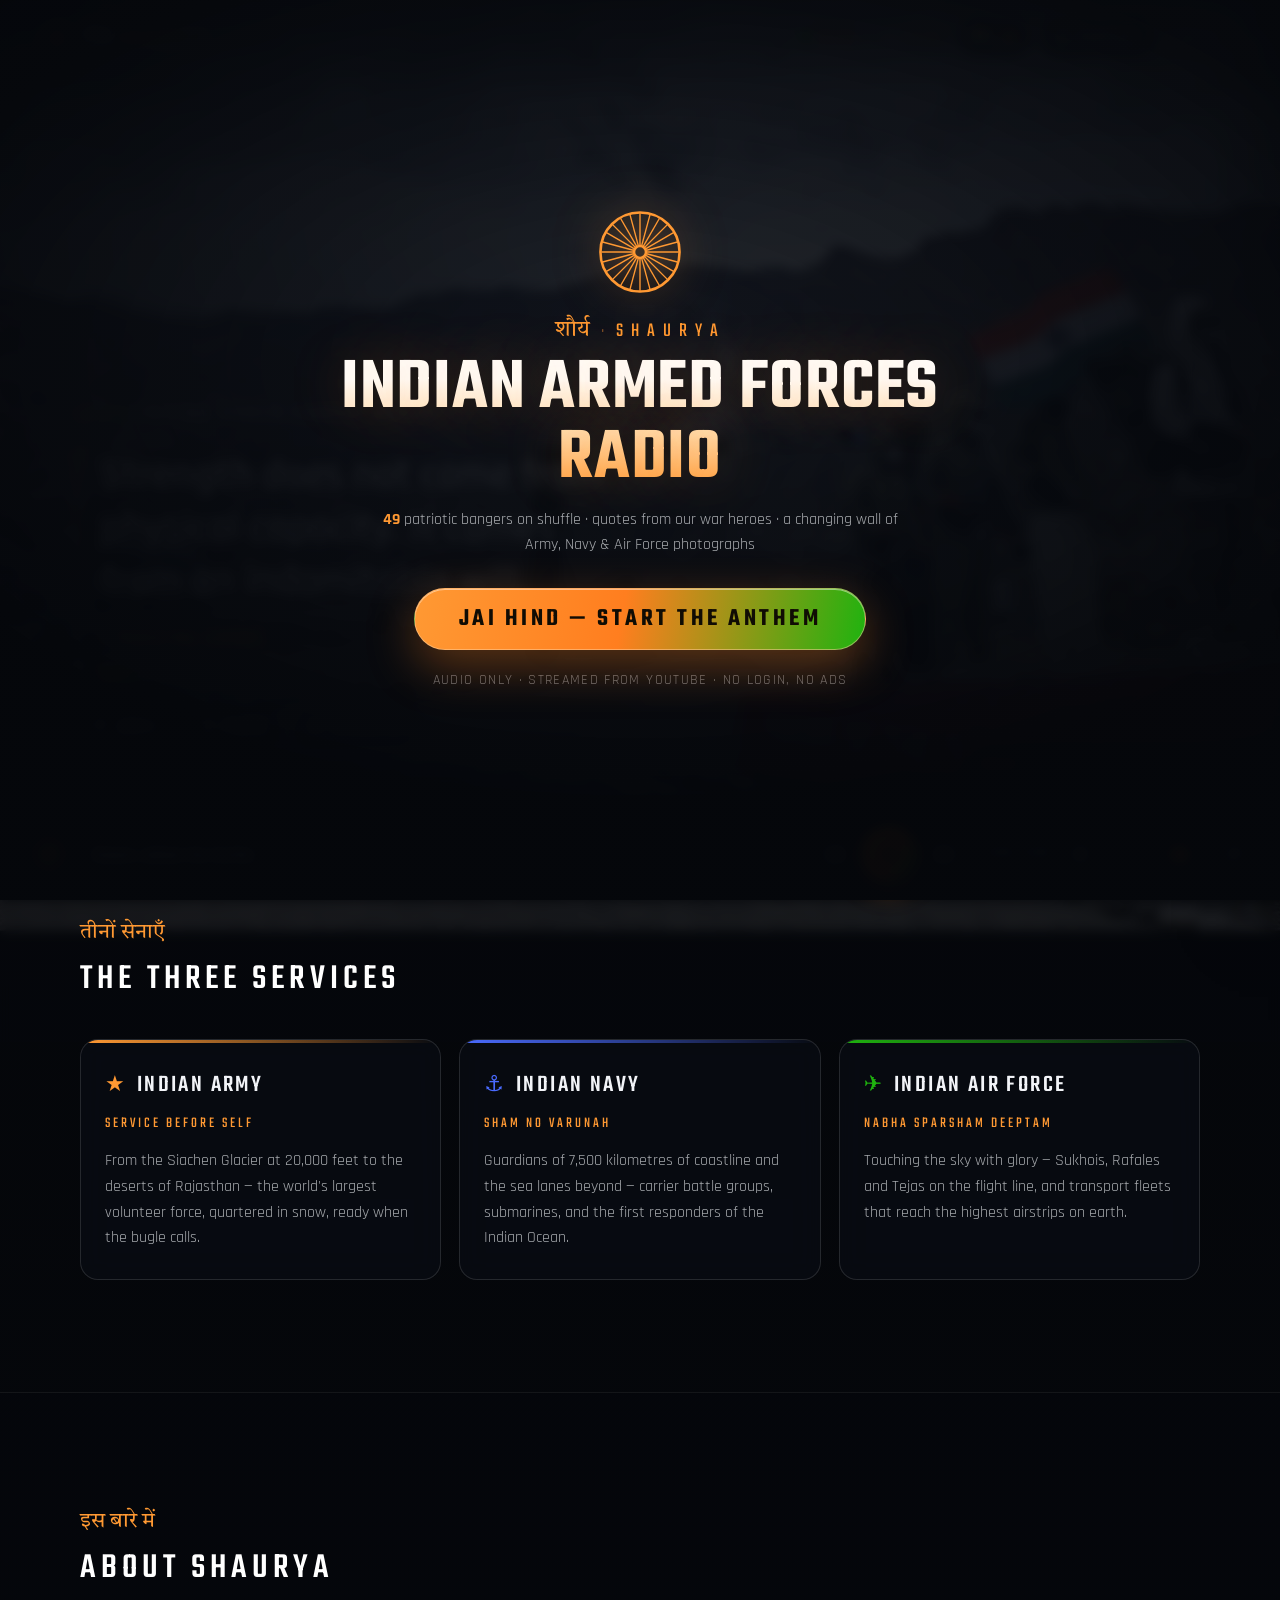
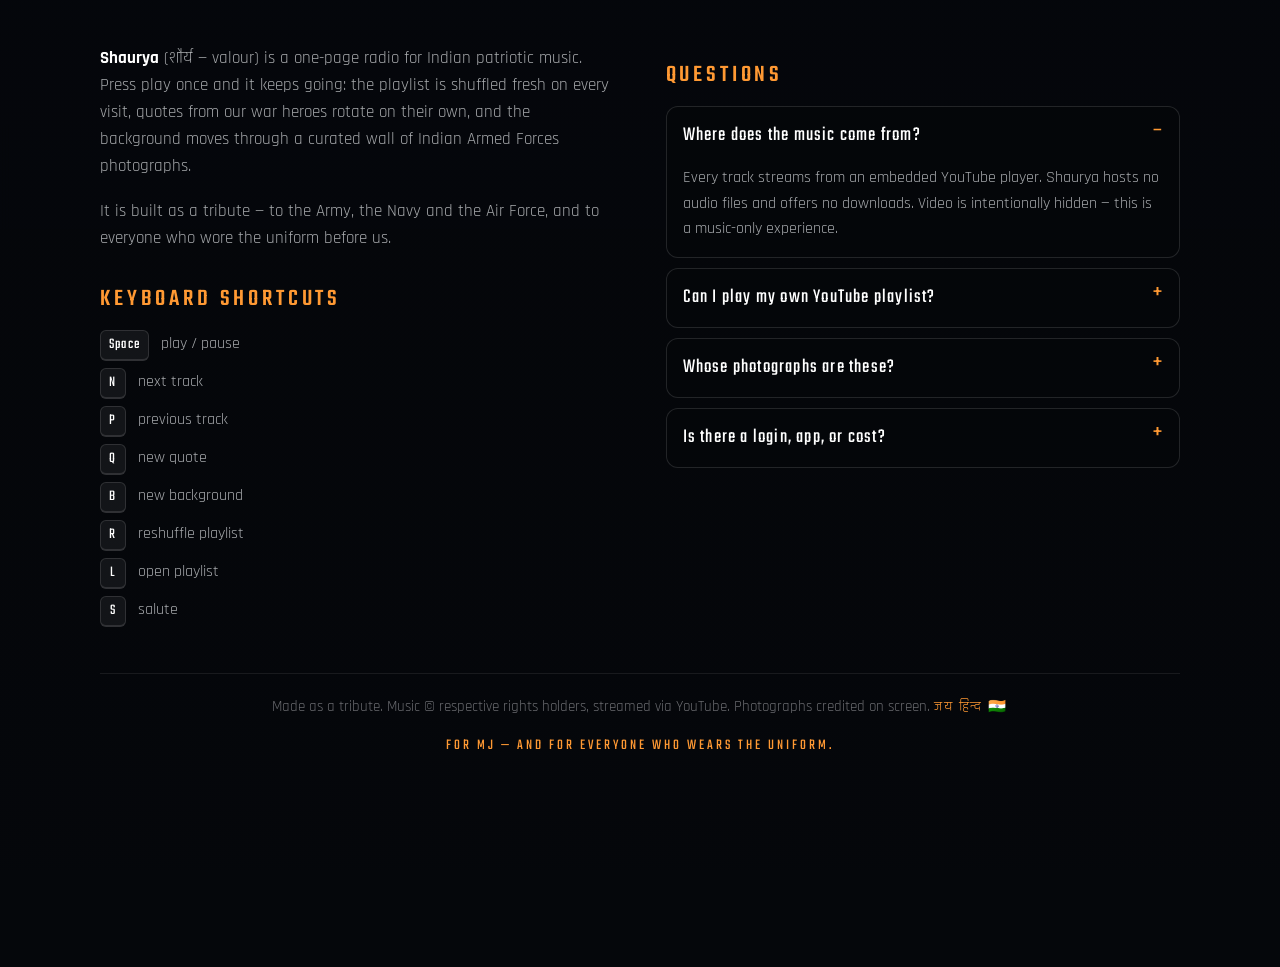
==== commit 74299de4: "Dedicate the site to MJ; anchor gitignore so assets/data ships" ====
--- a/index.html
+++ b/index.html
@@ -215,6 +215,7 @@
       Made as a tribute. Music © respective rights holders, streamed via YouTube.
       Photographs credited on screen. <span class="jh">जय हिन्द 🇮🇳</span>
     </p>
+    <p class="dedication">For MJ — and for everyone who wears the uniform.</p>
   </section>
 </main>
 
--- a/assets/css/style.css
+++ b/assets/css/style.css
@@ -443,6 +443,13 @@
 }
 .jh { color: var(--saffron); letter-spacing: 0.1em; }
 
+.dedication {
+  width: min(1080px, 100%); margin: 14px auto 0;
+  text-align: center; font-family: var(--font-disp);
+  font-size: 15px; letter-spacing: 0.2em; text-transform: uppercase;
+  color: var(--saffron);
+}
+
 /* ============ Photo credit ============ */
 /* Bottom-right so it never collides with the quote and its buttons */
 .photo-credit {
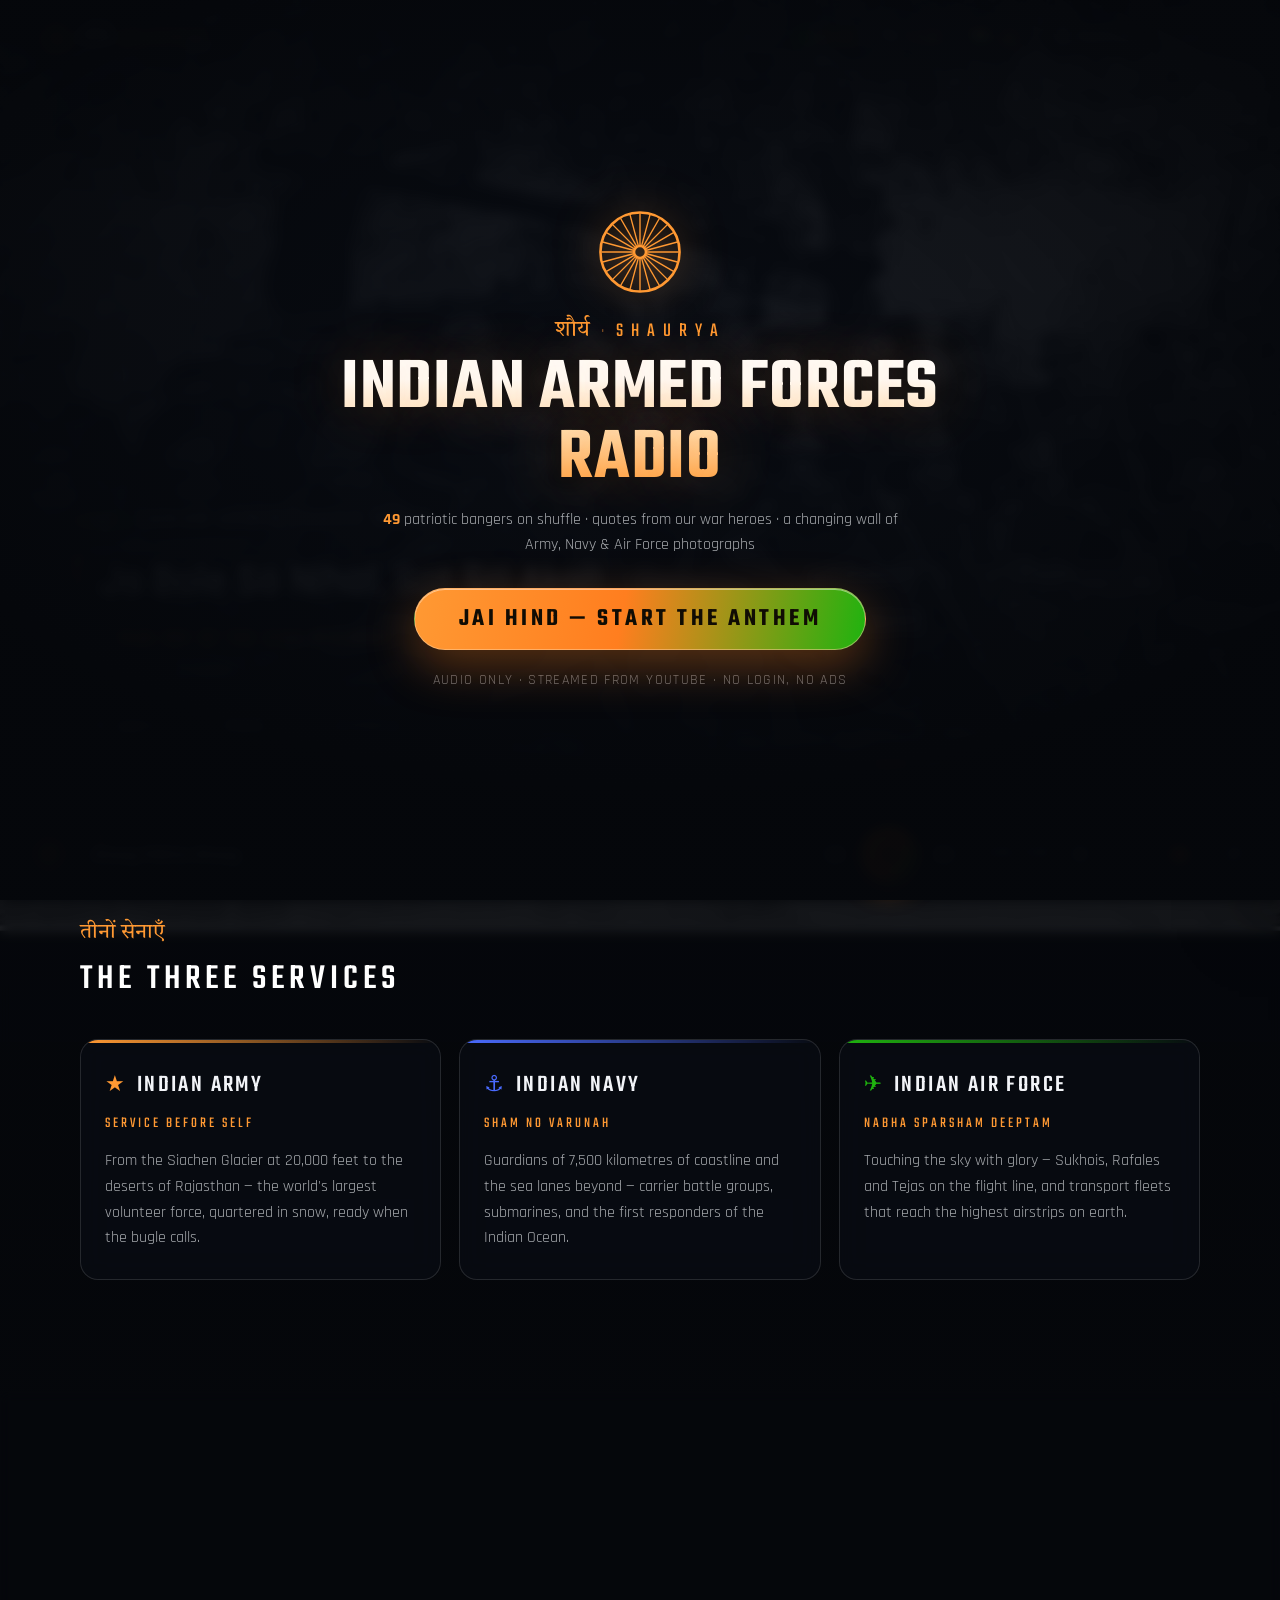
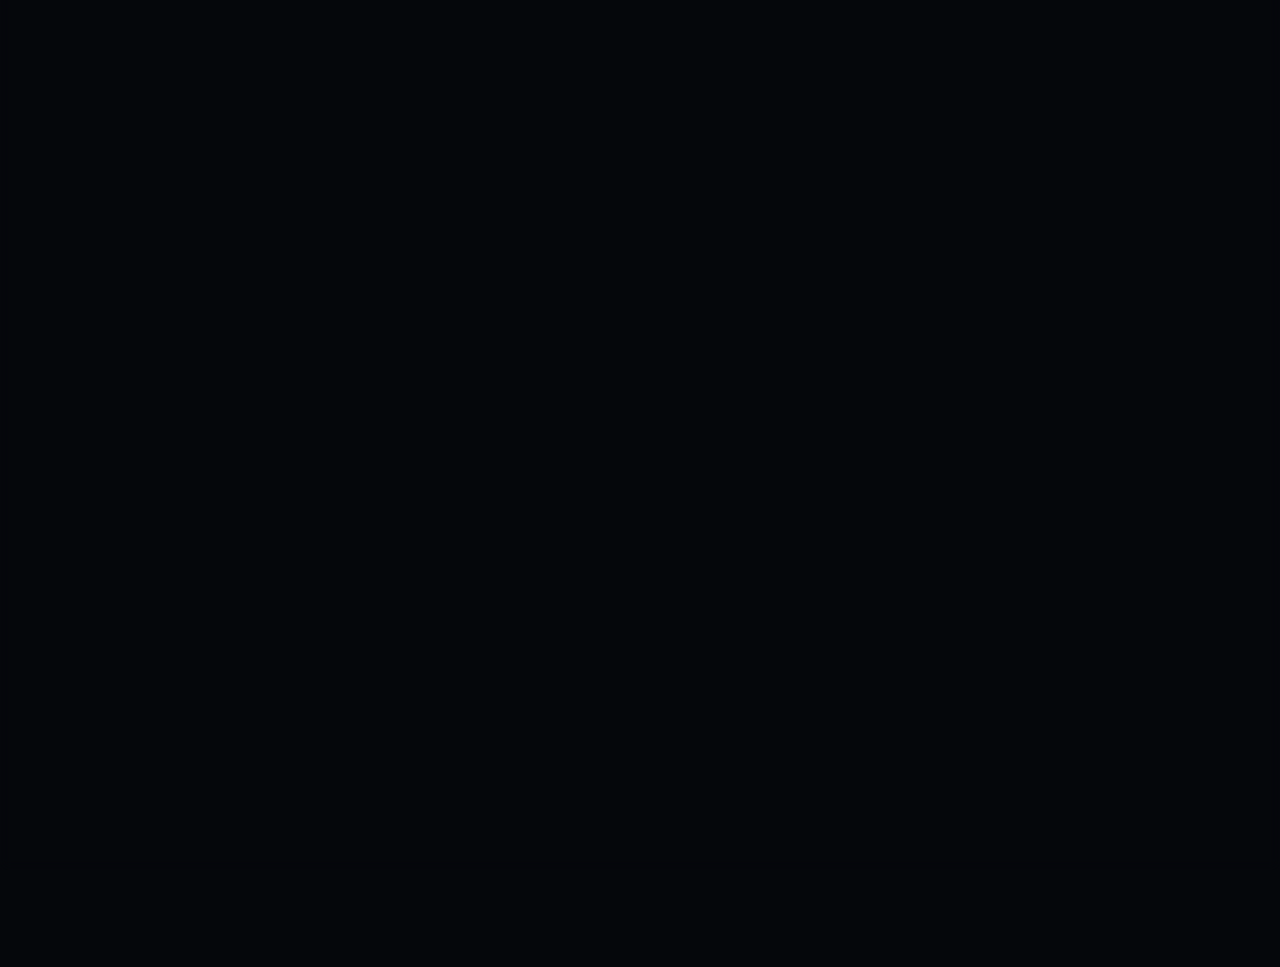
==== commit 238e4ea7: "Play self-hosted audio through an <audio> element so it survives a screen lock A YouTube embed canno" ====
--- a/index.html
+++ b/index.html
@@ -183,9 +183,24 @@
         <details open>
           <summary>Where does the music come from?</summary>
           <p>
-            Every track streams from an embedded YouTube player. Shaurya hosts no audio
-            files and offers no downloads. Video is intentionally hidden — this is a
-            music-only experience.
+            Most tracks stream from an embedded YouTube player, with the video intentionally
+            hidden — this is a music-only experience, and there are no downloads. Tracks
+            marked <strong>BG</strong> in the playlist are served straight from this site
+            instead, which is what lets them play with the screen off.
+          </p>
+        </details>
+        <details>
+          <summary>Does it keep playing when my phone locks?</summary>
+          <p>
+            For tracks marked <strong>BG</strong> in the playlist, yes — those are served
+            from this site and play through the page's own audio element, so they survive a
+            locked screen and appear on your lock screen with proper controls.
+          </p>
+          <p>
+            YouTube tracks cannot do this. Phone browsers suspend media inside an embedded
+            third-party player, and YouTube reserves background play for Premium. For those,
+            Shaurya just keeps your screen from sleeping on its own and picks the song back
+            up when you return to the page.
           </p>
         </details>
         <details>
@@ -295,7 +310,10 @@
   </div>
 </div>
 
-<!-- Hidden audio source: YouTube iframe, deliberately off-screen (music only) -->
+<!-- Two audio sources. Tracks with a local file in assets/audio/ play through the
+     element below, which phones keep running with the screen off; the rest fall
+     back to the YouTube iframe, deliberately off-screen (music only). -->
+<audio id="audioEl" preload="metadata" playsinline></audio>
 <div class="yt-hide" aria-hidden="true"><div id="ytFrame"></div></div>
 
 <div class="toast" id="toast" role="status" aria-live="polite"></div>
@@ -303,6 +321,7 @@
 <script src="assets/data/quotes.js"></script>
 <script src="assets/data/tracks.js"></script>
 <script src="assets/data/backgrounds.js"></script>
+<script src="assets/data/local-audio.js"></script>
 <script src="assets/js/app.js"></script>
 </body>
 </html>
--- a/assets/css/style.css
+++ b/assets/css/style.css
@@ -1,6 +1,10 @@
 /* =========================================================
    शौर्य Shaurya — Indian Armed Forces Radio
    ========================================================= */
+
+/* Several components set an explicit display, which would otherwise beat the
+   hidden attribute's default. Keep [hidden] authoritative. */
+[hidden] { display: none !important; }
 
 :root {
   --saffron: #ff9933;
@@ -550,6 +554,14 @@
 }
 .tl-dur { flex: none; font-family: var(--font-disp); font-size: 15px; color: var(--text-faint); font-variant-numeric: tabular-nums; }
 
+/* Marks a track served from this site, which keeps playing with the screen off */
+.tl-badge {
+  flex: none; padding: 2px 6px; border-radius: 5px;
+  border: 1px solid rgba(19,136,8,0.55); background: rgba(19,136,8,0.16);
+  font-family: var(--font-disp); font-size: 11px; letter-spacing: 0.1em;
+  color: #6fd36a;
+}
+
 .tl-btn.is-current { background: rgba(255,153,51,0.13); border-color: var(--line-hot); color: #fff; }
 .tl-btn.is-current::before { color: var(--saffron); }
 .tl-btn.is-current .tl-name { color: var(--saffron-hot); }
